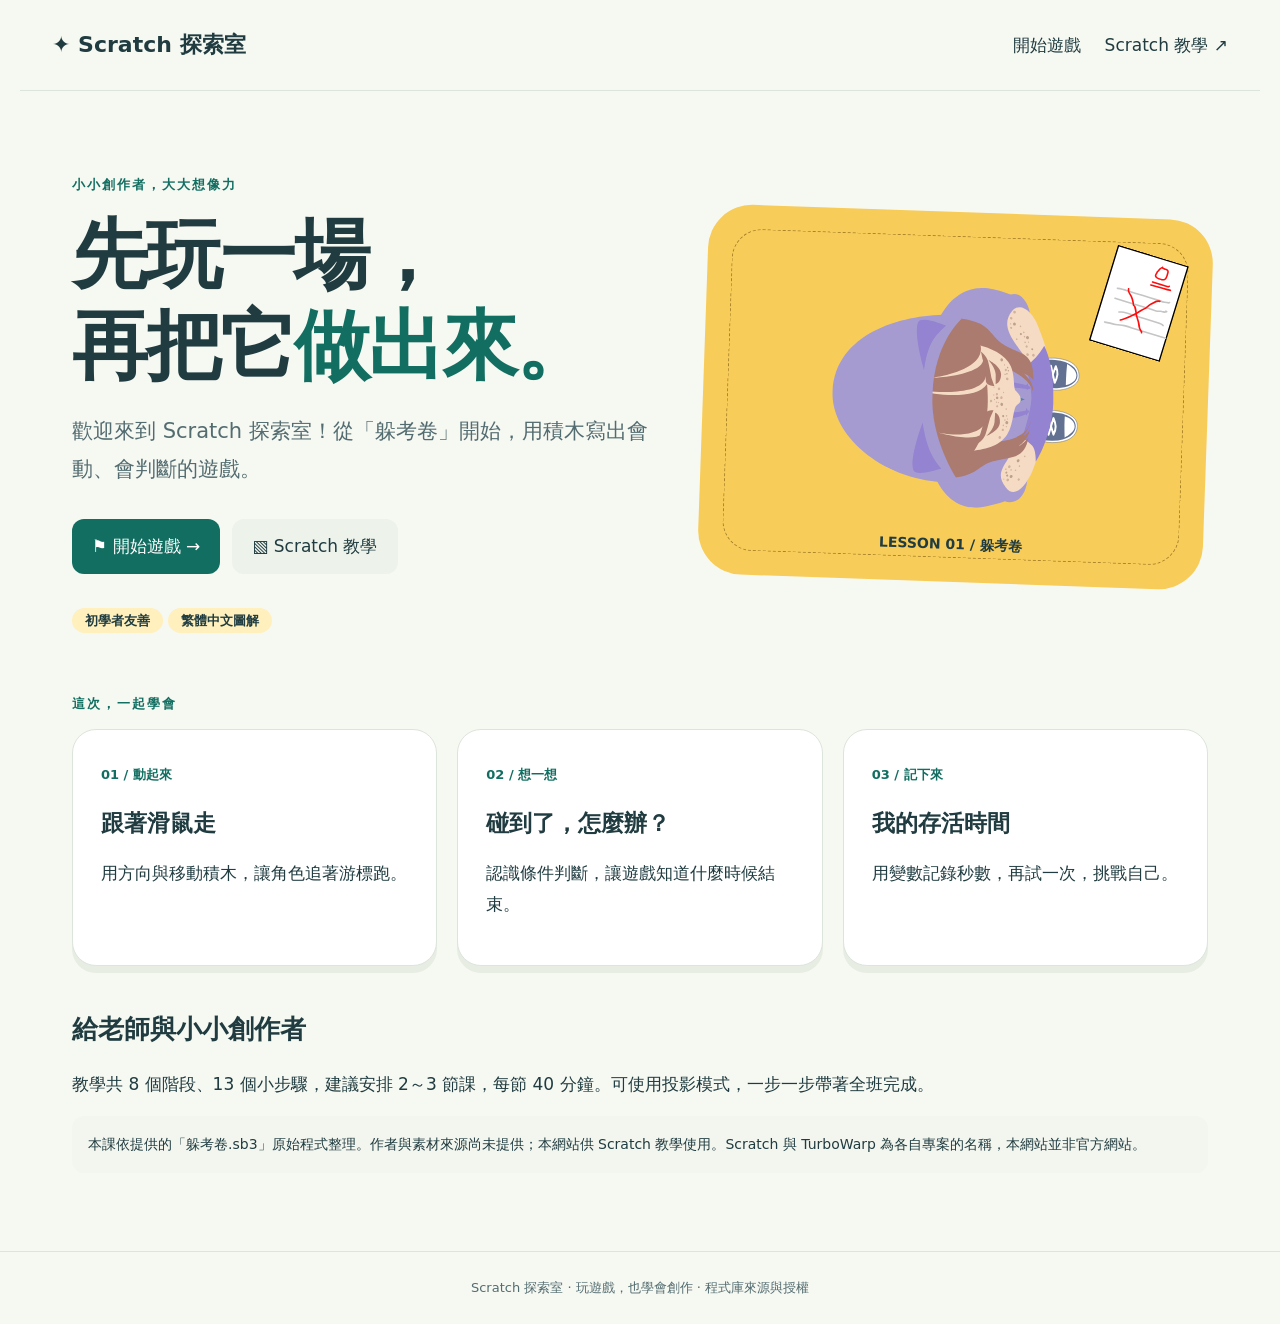
==== index.html @ 2d98a090 "Add files via upload" ====
<!doctype html><html lang="zh-Hant"><meta charset="utf-8"><meta name="robots" content="noindex"><meta name="viewport" content="width=device-width,initial-scale=1"><title>Scratch 探索室｜玩出你的第一個作品</title><link rel="stylesheet" href="site.css"><body><header><a class="brand" href="./">✦ Scratch 探索室</a><nav><a href="game.html">開始遊戲</a><a href="tutorial.html">Scratch 教學 ↗</a></nav></header><main><section class="hero"><div><p class="eyebrow">小小創作者，大大想像力</p><h1>先玩一場，<br>再把它<span class="accent">做出來。</span></h1><p class="lead">歡迎來到 Scratch 探索室！從「躲考卷」開始，用積木寫出會動、會判斷的遊戲。</p><div class="actions"><a class="button" href="game.html">⚑ 開始遊戲 →</a><a class="button secondary" href="tutorial.html">▧ Scratch 教學</a></div><span class="tag">初學者友善</span> <span class="tag">繁體中文圖解</span></div><div class="hero-art"><img src="assets/5cf65a9f942ca92c93915527ff9db1e6.svg" alt="遊戲主角 Tatiana"><img class="exam" src="assets/b60090739bc8b1c3f176859c6df0dc06.svg" alt="要躲開的考卷"><span class="art-caption">LESSON 01 / 躲考卷</span></div></section><section><p class="eyebrow">這次，一起學會</p><div class="cards"><article class="panel"><span class="number">01 / 動起來</span><h2>跟著滑鼠走</h2><p>用方向與移動積木，讓角色追著游標跑。</p></article><article class="panel"><span class="number">02 / 想一想</span><h2>碰到了，怎麼辦？</h2><p>認識條件判斷，讓遊戲知道什麼時候結束。</p></article><article class="panel"><span class="number">03 / 記下來</span><h2>我的存活時間</h2><p>用變數記錄秒數，再試一次，挑戰自己。</p></article></div></section><section class="lesson-extra"><h2>給老師與小小創作者</h2><p>教學共 8 個階段、13 個小步驟，建議安排 2～3 節課，每節 40 分鐘。可使用投影模式，一步一步帶著全班完成。</p><p class="note">本課依提供的「躲考卷.sb3」原始程式整理。作者與素材來源尚未提供；本網站供 Scratch 教學使用。Scratch 與 TurboWarp 為各自專案的名稱，本網站並非官方網站。</p></section></main><footer>Scratch 探索室 · 玩遊戲，也學會創作 · <a href="third-party.html">程式庫來源與授權</a></footer></body></html>
---- site.css ----
:root{--ink:#203c40;--muted:#536c70;--paper:#f6f8f2;--teal:#126e61;--yellow:#f7cc59;--border:#dce5dc}*{box-sizing:border-box}body{margin:0;background:var(--paper);color:var(--ink);font:17px/1.8 "Microsoft JhengHei",system-ui,sans-serif}a{color:inherit;text-decoration:none}a:hover{text-decoration:underline}header{max-width:1240px;margin:auto;padding:25px 32px;display:flex;align-items:center;justify-content:space-between;border-bottom:1px solid var(--border);gap:20px}.brand{font-weight:900;font-size:22px}nav{display:flex;gap:24px}main{max-width:1200px;margin:auto;padding:44px 32px 64px}h1{font-size:clamp(34px,5vw,64px);line-height:1.2;letter-spacing:-2px;margin:12px 0 22px}h2{font-size:26px;line-height:1.4}h3{font-size:21px}.lead{color:var(--muted);font-size:21px;max-width:650px}.eyebrow{font-size:13px;letter-spacing:2px;font-weight:800;color:var(--teal)}.panel{background:white;border:1px solid var(--border);border-radius:24px;padding:28px;min-width:0;box-shadow:0 7px 0 #e8ede3}.game-layout{display:grid;grid-template-columns:minmax(0,2fr) minmax(260px,1fr);gap:26px;margin-top:32px}.toolbar{display:flex;flex-wrap:wrap;gap:10px;margin-bottom:18px}button,.button{display:inline-block;background:var(--teal);color:white;border:0;border-radius:12px;padding:12px 20px;font:700 16px/1.4 inherit;cursor:pointer}button{font-family:inherit;font-size:16px}button:hover,.button:hover{filter:brightness(.94);text-decoration:none}button:disabled{opacity:.45;cursor:wait}.secondary{background:#edf2eb;color:var(--ink)}:focus-visible{outline:3px solid #ee922a;outline-offset:4px}#project{width:100%;aspect-ratio:4/3;overflow:hidden;background:#eef1ed;border:1px solid var(--border);touch-action:none}#status{font-size:14px;color:var(--muted)}.tag{background:#fff0bd;padding:5px 13px;border-radius:99px;font-size:13px;font-weight:bold}.note{background:#f3f6ef;border-radius:12px;padding:16px;font-size:14px}.text-link{color:var(--teal);font-weight:bold}footer{border-top:1px solid var(--border);padding:24px;text-align:center;color:var(--muted);font-size:13px}.game-panel:fullscreen{background:var(--paper);overflow:auto;display:flex;flex-direction:column;align-items:center}.game-panel:fullscreen #project{max-height:80vh;width:auto;height:75vh;aspect-ratio:4/3}.hero{display:grid;grid-template-columns:1.15fr 1fr;gap:50px;align-items:center;padding:25px 0 45px}.hero h1{font-size:clamp(44px,6vw,76px)}.accent{color:var(--teal)}.actions{display:flex;gap:12px;flex-wrap:wrap;margin:30px 0}.hero-art{background:var(--yellow);border-radius:44px;min-height:370px;position:relative;display:grid;place-items:center;transform:rotate(2deg);overflow:hidden}.hero-art:before{content:'';position:absolute;inset:24px;border:1px dashed #a98329;border-radius:30px}.hero-art img{width:50%;height:220px;z-index:1}.hero-art .exam{position:absolute;width:75px;height:100px;right:35px;top:35px;transform:rotate(15deg)}.art-caption{position:absolute;bottom:25px;font-size:14px;font-weight:bold}.cards{display:grid;grid-template-columns:repeat(3,1fr);gap:20px}.cards h2{font-size:23px}.number{color:var(--teal);font-size:13px;font-weight:bold}.lesson-layout{display:grid;grid-template-columns:230px minmax(0,1fr);gap:30px;margin-top:30px}.step-nav{align-self:start;position:sticky;top:20px;display:grid;gap:6px}.step-nav button{text-align:left;background:transparent;color:var(--muted);padding:10px 14px}.step-nav button[aria-current=step]{background:var(--teal);color:white}.step-card h2{margin-top:8px}.step-card li{margin:10px 0}.block-image{overflow:auto;padding:20px 4px;max-width:100%;min-height:30px}.block-image svg{display:block;max-width:none;height:auto}.check{background:#eaf5e9;border-left:4px solid var(--teal);padding:16px;border-radius:8px}.lesson-controls{display:flex;justify-content:space-between;gap:12px;margin-top:24px}.progress{height:6px;background:#dce6d7;border-radius:6px;margin:15px 0}.progress span{height:100%;display:block;background:var(--teal);transition:width .2s}.lesson-extra{margin-top:45px}details{background:white;border:1px solid var(--border);border-radius:15px;padding:18px 22px;margin:12px 0}summary{cursor:pointer;font-weight:bold}table{border-collapse:collapse;width:100%;font-size:15px}td,th{text-align:left;padding:12px;border-bottom:1px solid var(--border);vertical-align:top}.table-scroll{overflow:auto}.projection header,.projection footer,.projection .intro,.projection .step-nav,.projection .lesson-extra{display:none}.projection main{max-width:1500px;padding-top:20px}.projection .lesson-layout{display:block;margin:0}.projection .step-card{font-size:23px}.projection h2{font-size:36px}.projection .block-image svg{zoom:1.3}.projection .project-button{position:fixed;top:12px;right:18px;z-index:2}.projection .lesson-controls{position:sticky;bottom:0;background:var(--paper);padding:12px}.project-button{float:right}.materials{display:flex;gap:20px;align-items:center;flex-wrap:wrap}.materials img{max-height:110px;width:100px;object-fit:contain}.sr-only{position:absolute;width:1px;height:1px;overflow:hidden;clip-path:inset(50%)}@media(max-width:800px){header{padding:18px 20px}.brand{font-size:18px}nav{gap:12px;font-size:14px}main{padding:28px 18px 40px}.hero,.game-layout,.lesson-layout{grid-template-columns:1fr}.hero{gap:20px}.hero-art{min-height:300px;transform:none}.cards{grid-template-columns:1fr}.panel{padding:20px}.step-nav{position:static;display:flex;overflow:auto;max-width:100%}.step-nav button{white-space:nowrap}.projection .step-card{font-size:19px}.projection .block-image svg{zoom:1}.project-button{float:none;margin-bottom:16px}.lead{font-size:18px}}@media(prefers-reduced-motion:reduce){*{transition:none!important}}
/* 教學專用樣式；保留既有遊戲排版。 */
.tutorial-page .stage-group{display:grid;gap:4px;min-width:0}
.tutorial-page .stage-title{font-size:14px;font-weight:800;margin:12px 0 2px;color:var(--teal)}
.tutorial-page .step-nav{gap:0;max-height:85vh;overflow-y:auto}
.tutorial-page .step-nav button{font-size:14px;line-height:1.5}
.tutorial-page .role-cue{background:#eaf5e9;border-radius:12px;padding:10px 16px}
.tutorial-page .return-cue,.tutorial-page .new-cue{background:#fff0bd;border-left:4px solid #b87b00;border-radius:8px;padding:10px 14px}
.tutorial-page .new-cue{font-size:15px}
.tutorial-page .test-cue{border:2px solid var(--teal);border-radius:12px;padding:14px}
.tutorial-page .block-image .sb3-comment{fill:#fff0bd;stroke:#b87b00;stroke-width:2px}
.tutorial-page .materials{gap:12px}
.tutorial-page .materials figure{margin:8px;max-width:130px;font-size:14px}
.tutorial-page .step-card{overflow-wrap:anywhere}
@media(max-width:800px){.tutorial-page .step-nav{max-height:none;overflow-y:visible;gap:16px}.tutorial-page .stage-group{flex:0 0 auto}.tutorial-page .stage-title{margin-top:0}.tutorial-page .lesson-controls button{padding:10px 12px}.tutorial-page .lesson-controls{align-items:center}.tutorial-page #counter{white-space:nowrap}}
.tutorial-page .lesson-layout>div{min-width:0}
@media(max-width:800px){.tutorial-page .lesson-layout{grid-template-columns:minmax(0,1fr)}}
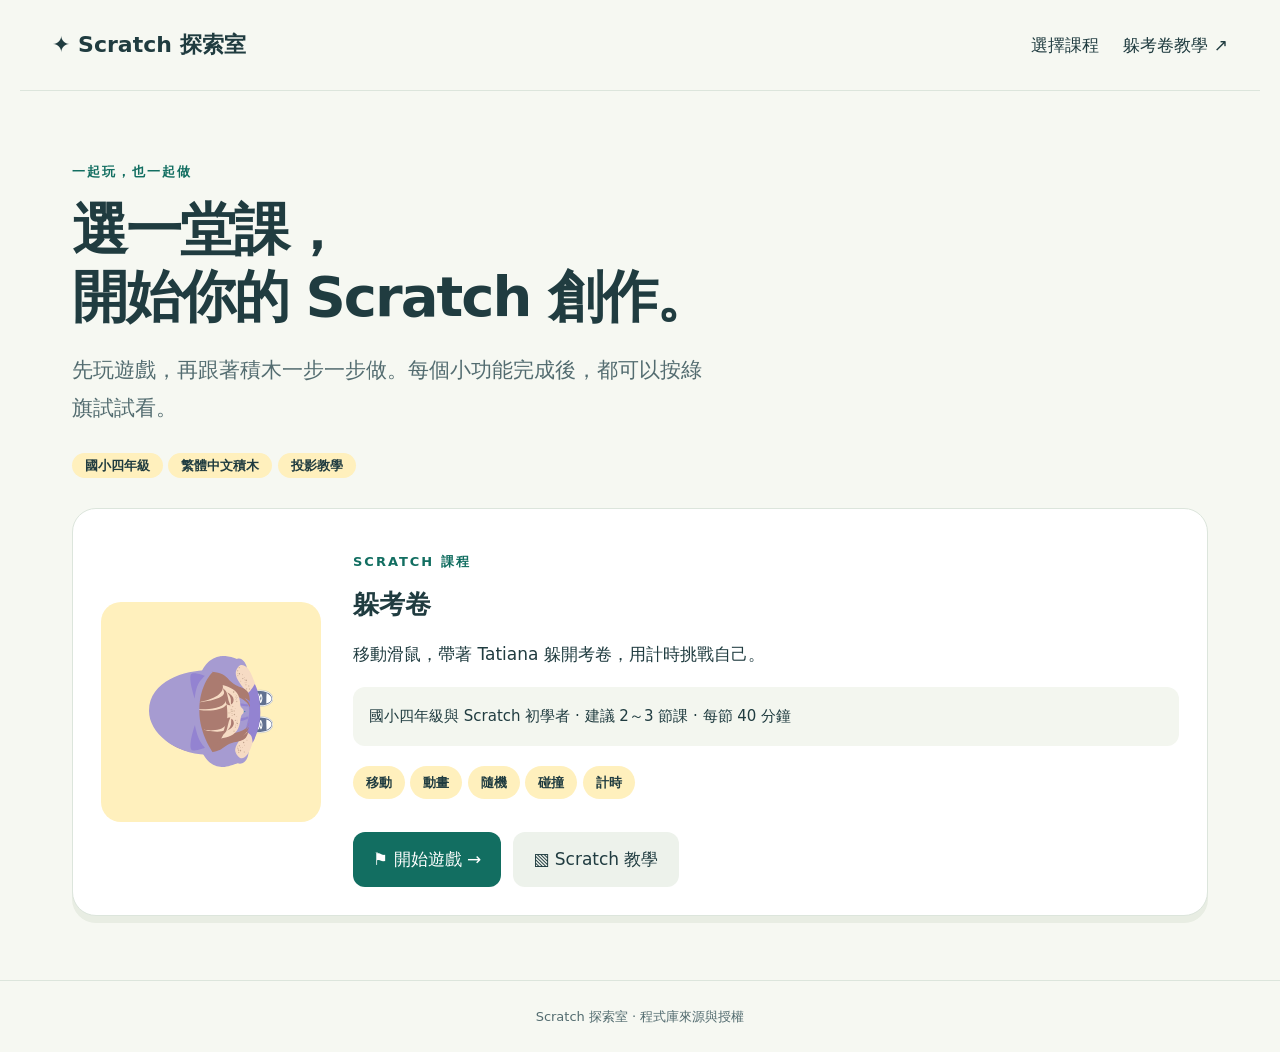
==== commit de442b94: "Support multiple Scratch lessons with shared components" ====
--- a/index.html
+++ b/index.html
@@ -1 +1 @@
-<!doctype html><html lang="zh-Hant"><meta charset="utf-8"><meta name="robots" content="noindex"><meta name="viewport" content="width=device-width,initial-scale=1"><title>Scratch 探索室｜玩出你的第一個作品</title><link rel="stylesheet" href="site.css"><body><header><a class="brand" href="./">✦ Scratch 探索室</a><nav><a href="game.html">開始遊戲</a><a href="tutorial.html">Scratch 教學 ↗</a></nav></header><main><section class="hero"><div><p class="eyebrow">小小創作者，大大想像力</p><h1>先玩一場，<br>再把它<span class="accent">做出來。</span></h1><p class="lead">歡迎來到 Scratch 探索室！從「躲考卷」開始，用積木寫出會動、會判斷的遊戲。</p><div class="actions"><a class="button" href="game.html">⚑ 開始遊戲 →</a><a class="button secondary" href="tutorial.html">▧ Scratch 教學</a></div><span class="tag">初學者友善</span> <span class="tag">繁體中文圖解</span></div><div class="hero-art"><img src="assets/5cf65a9f942ca92c93915527ff9db1e6.svg" alt="遊戲主角 Tatiana"><img class="exam" src="assets/b60090739bc8b1c3f176859c6df0dc06.svg" alt="要躲開的考卷"><span class="art-caption">LESSON 01 / 躲考卷</span></div></section><section><p class="eyebrow">這次，一起學會</p><div class="cards"><article class="panel"><span class="number">01 / 動起來</span><h2>跟著滑鼠走</h2><p>用方向與移動積木，讓角色追著游標跑。</p></article><article class="panel"><span class="number">02 / 想一想</span><h2>碰到了，怎麼辦？</h2><p>認識條件判斷，讓遊戲知道什麼時候結束。</p></article><article class="panel"><span class="number">03 / 記下來</span><h2>我的存活時間</h2><p>用變數記錄秒數，再試一次，挑戰自己。</p></article></div></section><section class="lesson-extra"><h2>給老師與小小創作者</h2><p>教學共 8 個階段、13 個小步驟，建議安排 2～3 節課，每節 40 分鐘。可使用投影模式，一步一步帶著全班完成。</p><p class="note">本課依提供的「躲考卷.sb3」原始程式整理。作者與素材來源尚未提供；本網站供 Scratch 教學使用。Scratch 與 TurboWarp 為各自專案的名稱，本網站並非官方網站。</p></section></main><footer>Scratch 探索室 · 玩遊戲，也學會創作 · <a href="third-party.html">程式庫來源與授權</a></footer></body></html>
+<!doctype html><html lang="zh-Hant"><head><meta charset="utf-8"><meta name="robots" content="noindex"><meta name="viewport" content="width=device-width,initial-scale=1"><title>Scratch 探索室｜課程列表</title><link rel="stylesheet" href="shared/site.css"></head><body><header><a class="brand" href="./">✦ Scratch 探索室</a><nav><a href="#courses">選擇課程</a><a href="tutorial.html">躲考卷教學 ↗</a></nav></header><main><section class="catalog-intro"><p class="eyebrow">一起玩，也一起做</p><h1>選一堂課，<br>開始你的 Scratch 創作。</h1><p class="lead">先玩遊戲，再跟著積木一步一步做。每個小功能完成後，都可以按綠旗試試看。</p><span class="tag">國小四年級</span> <span class="tag">繁體中文積木</span> <span class="tag">投影教學</span></section><section id="courses" aria-label="課程列表" class="course-list"><p role="status">正在載入課程…</p></section></main><footer>Scratch 探索室 · <a href="third-party.html">程式庫來源與授權</a></footer><script type="module" src="shared/catalog.js"></script></body></html>
--- a/shared/site.css
+++ b/shared/site.css
@@ -0,0 +1,19 @@
+:root{--ink:#203c40;--muted:#536c70;--paper:#f6f8f2;--teal:#126e61;--yellow:#f7cc59;--border:#dce5dc}*{box-sizing:border-box}body{margin:0;background:var(--paper);color:var(--ink);font:17px/1.8 "Microsoft JhengHei",system-ui,sans-serif}a{color:inherit;text-decoration:none}a:hover{text-decoration:underline}header{max-width:1240px;margin:auto;padding:25px 32px;display:flex;align-items:center;justify-content:space-between;border-bottom:1px solid var(--border);gap:20px}.brand{font-weight:900;font-size:22px}nav{display:flex;gap:24px}main{max-width:1200px;margin:auto;padding:44px 32px 64px}h1{font-size:clamp(34px,5vw,64px);line-height:1.2;letter-spacing:-2px;margin:12px 0 22px}h2{font-size:26px;line-height:1.4}h3{font-size:21px}.lead{color:var(--muted);font-size:21px;max-width:650px}.eyebrow{font-size:13px;letter-spacing:2px;font-weight:800;color:var(--teal)}.panel{background:white;border:1px solid var(--border);border-radius:24px;padding:28px;min-width:0;box-shadow:0 7px 0 #e8ede3}.game-layout{display:grid;grid-template-columns:minmax(0,2fr) minmax(260px,1fr);gap:26px;margin-top:32px}.toolbar{display:flex;flex-wrap:wrap;gap:10px;margin-bottom:18px}button,.button{display:inline-block;background:var(--teal);color:white;border:0;border-radius:12px;padding:12px 20px;font:700 16px/1.4 inherit;cursor:pointer}button{font-family:inherit;font-size:16px}button:hover,.button:hover{filter:brightness(.94);text-decoration:none}button:disabled{opacity:.45;cursor:wait}.secondary{background:#edf2eb;color:var(--ink)}:focus-visible{outline:3px solid #ee922a;outline-offset:4px}#project{width:100%;aspect-ratio:4/3;overflow:hidden;background:#eef1ed;border:1px solid var(--border);touch-action:none}#status{font-size:14px;color:var(--muted)}.tag{background:#fff0bd;padding:5px 13px;border-radius:99px;font-size:13px;font-weight:bold}.note{background:#f3f6ef;border-radius:12px;padding:16px;font-size:14px}.text-link{color:var(--teal);font-weight:bold}footer{border-top:1px solid var(--border);padding:24px;text-align:center;color:var(--muted);font-size:13px}.game-panel:fullscreen{background:var(--paper);overflow:auto;display:flex;flex-direction:column;align-items:center}.game-panel:fullscreen #project{max-height:80vh;width:auto;height:75vh;aspect-ratio:4/3}.hero{display:grid;grid-template-columns:1.15fr 1fr;gap:50px;align-items:center;padding:25px 0 45px}.hero h1{font-size:clamp(44px,6vw,76px)}.accent{color:var(--teal)}.actions{display:flex;gap:12px;flex-wrap:wrap;margin:30px 0}.hero-art{background:var(--yellow);border-radius:44px;min-height:370px;position:relative;display:grid;place-items:center;transform:rotate(2deg);overflow:hidden}.hero-art:before{content:'';position:absolute;inset:24px;border:1px dashed #a98329;border-radius:30px}.hero-art img{width:50%;height:220px;z-index:1}.hero-art .exam{position:absolute;width:75px;height:100px;right:35px;top:35px;transform:rotate(15deg)}.art-caption{position:absolute;bottom:25px;font-size:14px;font-weight:bold}.cards{display:grid;grid-template-columns:repeat(3,1fr);gap:20px}.cards h2{font-size:23px}.number{color:var(--teal);font-size:13px;font-weight:bold}.lesson-layout{display:grid;grid-template-columns:230px minmax(0,1fr);gap:30px;margin-top:30px}.step-nav{align-self:start;position:sticky;top:20px;display:grid;gap:6px}.step-nav button{text-align:left;background:transparent;color:var(--muted);padding:10px 14px}.step-nav button[aria-current=step]{background:var(--teal);color:white}.step-card h2{margin-top:8px}.step-card li{margin:10px 0}.block-image{overflow:auto;padding:20px 4px;max-width:100%;min-height:30px}.block-image svg{display:block;max-width:none;height:auto}.check{background:#eaf5e9;border-left:4px solid var(--teal);padding:16px;border-radius:8px}.lesson-controls{display:flex;justify-content:space-between;gap:12px;margin-top:24px}.progress{height:6px;background:#dce6d7;border-radius:6px;margin:15px 0}.progress span{height:100%;display:block;background:var(--teal);transition:width .2s}.lesson-extra{margin-top:45px}details{background:white;border:1px solid var(--border);border-radius:15px;padding:18px 22px;margin:12px 0}summary{cursor:pointer;font-weight:bold}table{border-collapse:collapse;width:100%;font-size:15px}td,th{text-align:left;padding:12px;border-bottom:1px solid var(--border);vertical-align:top}.table-scroll{overflow:auto}.projection header,.projection footer,.projection .intro,.projection .step-nav,.projection .lesson-extra{display:none}.projection main{max-width:1500px;padding-top:20px}.projection .lesson-layout{display:block;margin:0}.projection .step-card{font-size:23px}.projection h2{font-size:36px}.projection .block-image svg{zoom:1.3}.projection .project-button{position:fixed;top:12px;right:18px;z-index:2}.projection .lesson-controls{position:sticky;bottom:0;background:var(--paper);padding:12px}.project-button{float:right}.materials{display:flex;gap:20px;align-items:center;flex-wrap:wrap}.materials img{max-height:110px;width:100px;object-fit:contain}.sr-only{position:absolute;width:1px;height:1px;overflow:hidden;clip-path:inset(50%)}@media(max-width:800px){header{padding:18px 20px}.brand{font-size:18px}nav{gap:12px;font-size:14px}main{padding:28px 18px 40px}.hero,.game-layout,.lesson-layout{grid-template-columns:1fr}.hero{gap:20px}.hero-art{min-height:300px;transform:none}.cards{grid-template-columns:1fr}.panel{padding:20px}.step-nav{position:static;display:flex;overflow:auto;max-width:100%}.step-nav button{white-space:nowrap}.projection .step-card{font-size:19px}.projection .block-image svg{zoom:1}.project-button{float:none;margin-bottom:16px}.lead{font-size:18px}}@media(prefers-reduced-motion:reduce){*{transition:none!important}}
+/* 教學專用樣式；保留既有遊戲排版。 */
+.tutorial-page .stage-group{display:grid;gap:4px;min-width:0}
+.tutorial-page .stage-title{font-size:14px;font-weight:800;margin:12px 0 2px;color:var(--teal)}
+.tutorial-page .step-nav{gap:0;max-height:85vh;overflow-y:auto}
+.tutorial-page .step-nav button{font-size:14px;line-height:1.5}
+.tutorial-page .role-cue{background:#eaf5e9;border-radius:12px;padding:10px 16px}
+.tutorial-page .return-cue,.tutorial-page .new-cue{background:#fff0bd;border-left:4px solid #b87b00;border-radius:8px;padding:10px 14px}
+.tutorial-page .new-cue{font-size:15px}
+.tutorial-page .test-cue{border:2px solid var(--teal);border-radius:12px;padding:14px}
+.tutorial-page .block-image .sb3-comment{fill:#fff0bd;stroke:#b87b00;stroke-width:2px}
+.tutorial-page .materials{gap:12px}
+.tutorial-page .materials figure{margin:8px;max-width:130px;font-size:14px}
+.tutorial-page .step-card{overflow-wrap:anywhere}
+@media(max-width:800px){.tutorial-page .step-nav{max-height:none;overflow-y:visible;gap:16px}.tutorial-page .stage-group{flex:0 0 auto}.tutorial-page .stage-title{margin-top:0}.tutorial-page .lesson-controls button{padding:10px 12px}.tutorial-page .lesson-controls{align-items:center}.tutorial-page #counter{white-space:nowrap}}
+.tutorial-page .lesson-layout>div{min-width:0}
+@media(max-width:800px){.tutorial-page .lesson-layout{grid-template-columns:minmax(0,1fr)}}
+/* 課程列表共用排版 */
+.catalog-intro{padding:12px 0 28px}.catalog-intro h1{font-size:clamp(32px,4.5vw,56px)}.course-list{display:grid;gap:24px}.course-card{display:grid;grid-template-columns:220px minmax(0,1fr);gap:32px;align-items:center}.course-card h2{margin:0}.course-cover{background:#fff0bd;border-radius:20px;min-height:220px;display:grid;place-items:center}.course-cover img{max-width:150px;max-height:180px}.course-card .actions{margin-bottom:0}.course-card .tag{display:inline-block;margin:3px 0}.course-card .note{font-size:15px}.course-list>*,.course-card>div{min-width:0}@media(max-width:600px){.course-card{grid-template-columns:minmax(0,1fr);gap:16px}.course-cover{min-height:150px}.course-cover img{max-height:130px}.catalog-intro{padding-top:0}}
